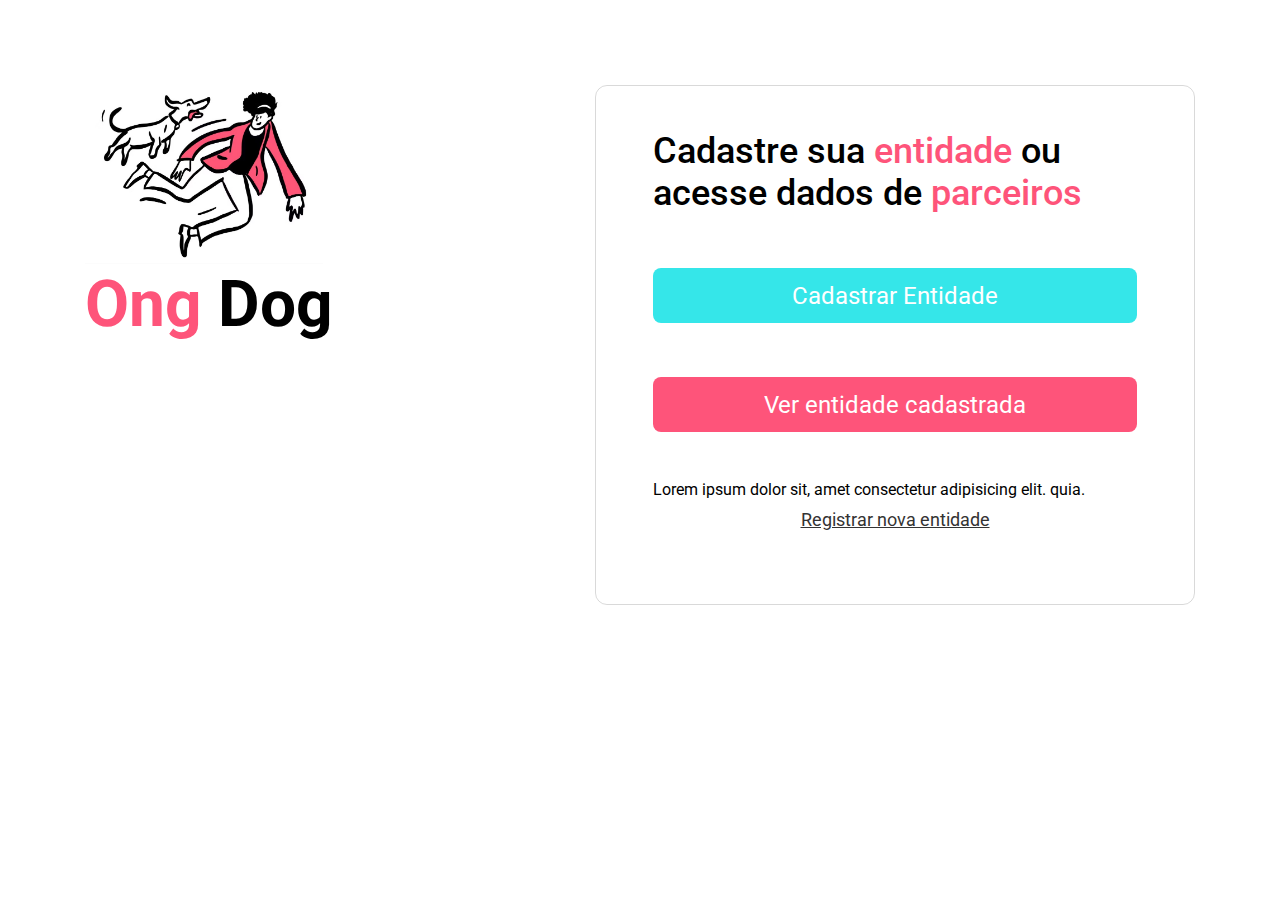
==== index.html @ de5dcb86 "Pagina inicial do projeto Ong-Dog" ====
<!DOCTYPE html>
<html lang="en">

<head>
    <meta charset="UTF-8">
    <meta http-equiv="X-UA-Compatible" content="IE=edge">
    <meta name="viewport" content="width=device-width, initial-scale=1.0">
    <link rel="stylesheet" href="css/style.css">
    <link rel="preconnect" href="https://fonts.googleapis.com">
    <link rel="preconnect" href="https://fonts.gstatic.com" crossorigin>
    <link href="https://fonts.googleapis.com/css2?family=Roboto:wght@100;300;400;500;700&display=swap" rel="stylesheet">
    <title>Ong Dog</title>
</head>

<body>
    <di class="content">
        <aside>
            <img src="./assests/dog1.jpg" alt="" srcset="">
            <h1><span> ong</span> dog</h1>
        </aside>
        <main>
            <h2>Cadastre sua <span>entidade</span> ou acesse dados de <span>parceiros</span></h2>

            <div class="actions">
                <a href="#">Cadastrar Entidade</a>
                <a href="#">Ver entidade cadastrada</a>
            </div>

            <footer>
                <p>Lorem ipsum dolor sit, amet consectetur adipisicing elit. 
                    quia.
                </p>
                <a href="#">Registrar nova entidade</a>
            </footer>
        </main>
    </di>
</body>

</html>
---- css/style.css ----
*{
    margin: 0;
    padding: 0;
    box-sizing: border-box;
}

body{
    font-family: 'Roboto', sans-serif;
    font-size: 1.4rem;
}

.content {
    display: grid;
    grid-template-areas: 
    ". . . . ."
    ". hero . form ."
    ". hero . form ."
    ". . . . ."
    ;
    gap: 8.5rem;
}
main {
    grid-area: form;
}
aside {
    grid-area: hero;
}


:root {
    font-size: 62.5%;
}

aside h1 {   
    font-size: 6.4rem;
    font-weight:50rem;
    line-height: 7.5rem;
    text-transform: capitalize;
}
aside h1 span, main h2 span {
    color:#FE547A
}
aside img {
    max-width: 70%;
}

main {
    width: 60rem;
    height: 52rem;
    border: 1px solid rgba(0, 0, 0, 0.15);
    padding: 4.40rem 5.7rem;
    border-radius: 1.2rem;
}

main h2 {
    max-width: 43rem;
    font-size: 3.6rem;
    font-weight: 500;
}

main .actions{
    display: flex;
    flex-direction: column;
    

}
main .actions a{
    border-radius: 0.8rem;
    font-size: 2.4rem;
    text-decoration: none;
    height: 5.5rem;
    background-color: #35e6e9;
    color: #fff;
    display: flex;
    justify-content:center;
    align-items: center;
    margin-top: 5.4rem;

}
main .actions a + a {
    
    background-color: #FE547A;
    color: #fff; 

}
main footer p{
    margin-top: 4.8rem;
    font-size: 1.6rem;
    
}
main footer a{
    margin-top: 1rem;
    font-size: 1.8rem;
    display: block;
    text-align: center;
    color: #333
}
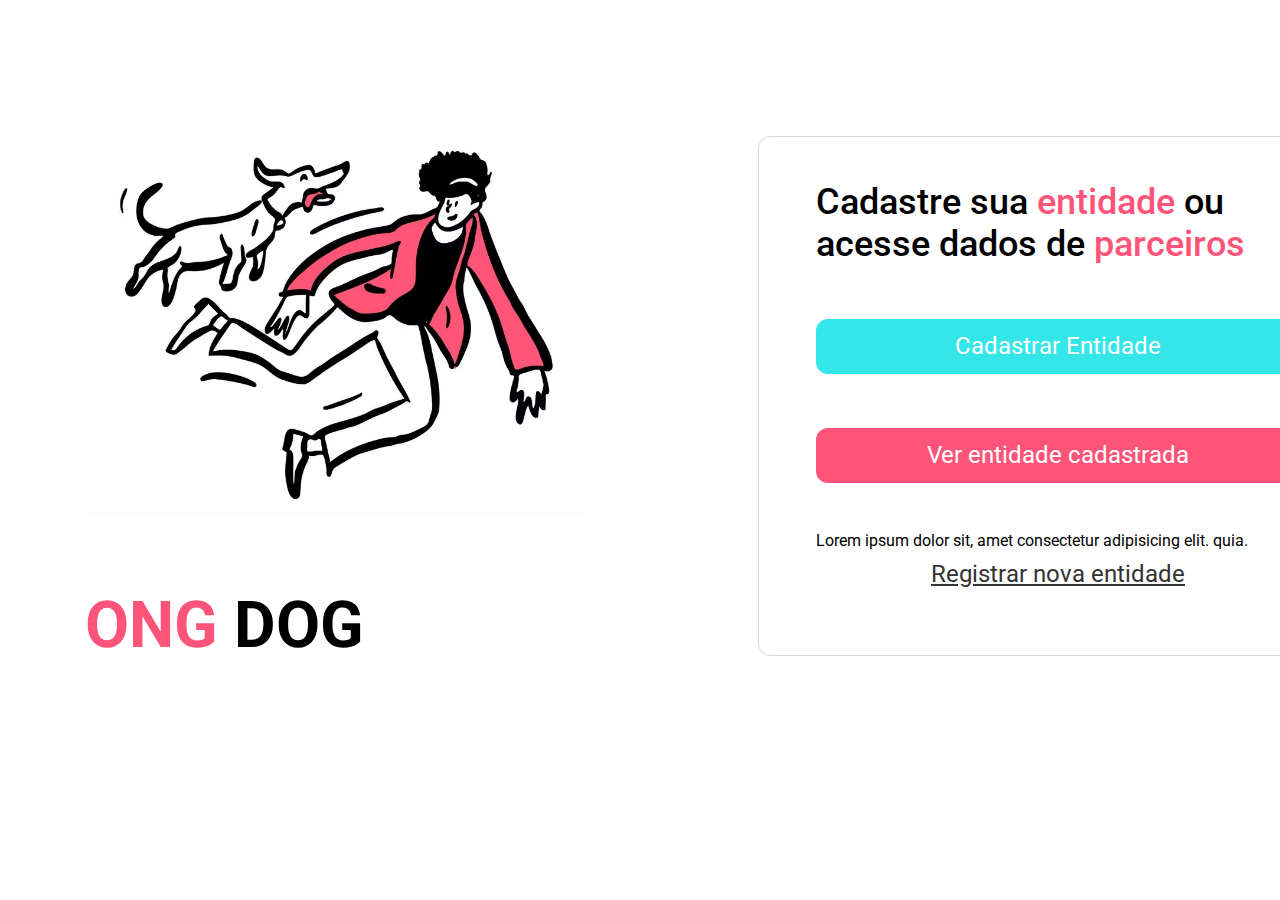
==== commit d381e06b: "Tela de cadastro de entidades" ====
--- a/index.html
+++ b/index.html
@@ -13,7 +13,7 @@
 </head>
 
 <body>
-    <di class="content">
+    <div class="content">
         <aside>
             <img src="./assests/dog1.jpg" alt="" srcset="">
             <h1><span> ong</span> dog</h1>
@@ -22,7 +22,7 @@
             <h2>Cadastre sua <span>entidade</span> ou acesse dados de <span>parceiros</span></h2>
 
             <div class="actions">
-                <a href="#">Cadastrar Entidade</a>
+                <a href="cadastroEntidade.html">Cadastrar Entidade</a>
                 <a href="#">Ver entidade cadastrada</a>
             </div>
 
@@ -33,7 +33,7 @@
                 <a href="#">Registrar nova entidade</a>
             </footer>
         </main>
-    </di>
+    </div>
 </body>
 
 </html>--- a/css/style.css
+++ b/css/style.css
@@ -2,6 +2,12 @@
     margin: 0;
     padding: 0;
     box-sizing: border-box;
+}
+
+:root {
+    font-size: 62.5%;
+    --defaut-border : 1px solid rgba(0, 0, 0, 0.15);
+    --defaut-border-radius: 1.2rem;
 }
 
 body{
@@ -10,6 +16,7 @@
 }
 
 .content {
+    height: 100vh;
     display: grid;
     grid-template-areas: 
     ". . . . ."
@@ -27,29 +34,47 @@
 }
 
 
-:root {
-    font-size: 62.5%;
-}
-
-aside h1 {   
+aside h1 {
+    margin-top: 7.5rem;
     font-size: 6.4rem;
     font-weight:50rem;
     line-height: 7.5rem;
-    text-transform: capitalize;
+    text-transform: uppercase;
 }
 aside h1 span, main h2 span {
     color:#FE547A
 }
 aside img {
-    max-width: 70%;
+    max-width: 503px;
+    display: flex;
+    justify-content:center;
+    align-items: center;
+
 }
 
 main {
     width: 60rem;
     height: 52rem;
-    border: 1px solid rgba(0, 0, 0, 0.15);
+    border: var(--defaut-border);
     padding: 4.40rem 5.7rem;
-    border-radius: 1.2rem;
+    border-radius: var(--defaut-border-radius);
+}
+
+main header {
+    display: flex;
+    align-items:center;
+    gap: 0 1.8rem;
+}
+main header a {
+    color: #FE547A;
+    font-size: 1.8rem;
+    padding: 1.8rem;
+    
+}
+main header a:hover {
+    border-radius: var(--defaut-border-radius);
+    background-color: rgb(165, 165, 165);
+    color: #fff;
 }
 
 main h2 {
@@ -65,7 +90,7 @@
 
 }
 main .actions a{
-    border-radius: 0.8rem;
+    border-radius: var(--defaut-border-radius);
     font-size: 2.4rem;
     text-decoration: none;
     height: 5.5rem;
@@ -93,5 +118,36 @@
     font-size: 1.8rem;
     display: block;
     text-align: center;
-    color: #333
+    color: #333;
+    font-size: 2.4rem;
+}
+
+.form-cadastrar {
+    position: relative;
+} 
+.form-cadastrar a {
+    position: absolute;
+    right: -38px;
+    top: 238px;
+    background-color: transparent;
+    border: none;
+    color: #35e6e9;
+    font-size: 2.4rem;
+} 
+.form-cadastrar input, select{
+   width: 490px;
+   height: 5.5rem;
+   border-radius: var(--defaut-border-radius);
+
+   background-color: #fff;
+   border: var(--defaut-border);
+
+
+}
+.form-cadastrar label{
+   font-size: 1.8rem;
+   font-weight:400;
+   margin: 1rem 1rem;
+   display: block;
+
 }